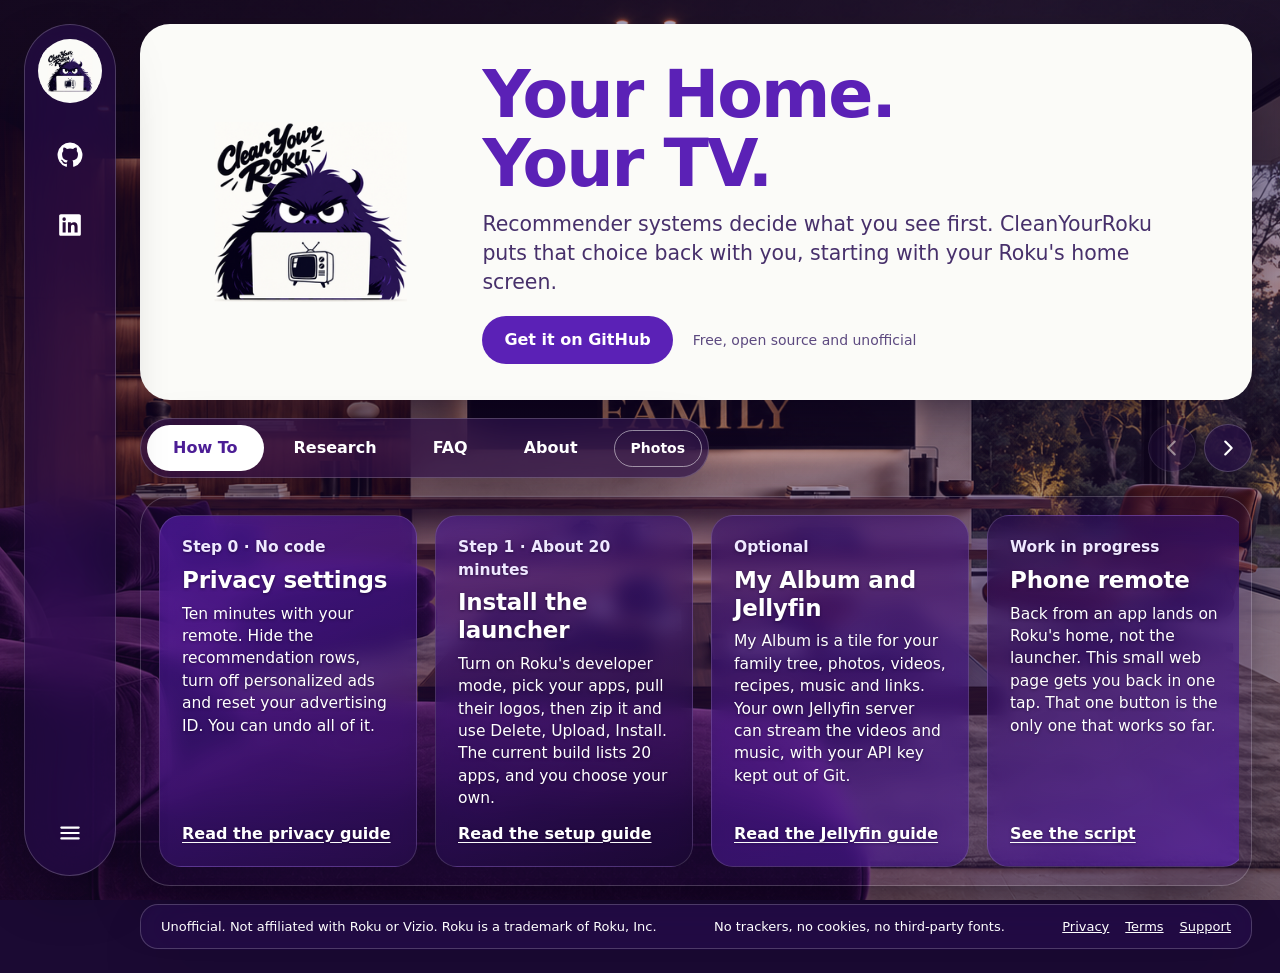
==== site/index.html @ 447c4450 "Launch redesigned website Co-Authored-By: Claude Opus 5.5 <noreply@anthropic.com>" ====
<!doctype html>
<html lang="en">
<head>
  <meta charset="utf-8">
  <meta name="viewport" content="width=device-width, initial-scale=1, viewport-fit=cover">
  <title>CleanYourRoku: Your Home. Your TV.</title>
  <meta name="description" content="Recommender systems choose what you see first. CleanYourRoku turns off Roku tracking and gives you a home screen with only the apps you pick.">
  <meta name="theme-color" content="#2a0f4f">
  <meta property="og:title" content="CleanYourRoku: Your Home. Your TV.">
  <meta property="og:description" content="Recommender systems choose what you see first. CleanYourRoku puts that choice back with you.">
  <meta property="og:image" content="https://cleanyourroku.com/images/bg-living-room.png">
  <meta property="og:url" content="https://cleanyourroku.com/">
  <meta name="twitter:card" content="summary_large_image">
  <link rel="icon" href="data:image/svg+xml,<svg xmlns='http://www.w3.org/2000/svg' viewBox='0 0 32 32'><rect width='32' height='32' rx='7' fill='%234c1d95'/><rect x='6' y='9' width='20' height='13' rx='2' fill='none' stroke='white' stroke-width='2.5'/><path d='M12 25h8' stroke='white' stroke-width='2.5' stroke-linecap='round'/></svg>">
  <!-- Relative paths: works when opened as a file and when served from cleanyourroku.com. Bump ?v= after CSS or JS changes. -->
  <link rel="stylesheet" href="style.css?v=6">
</head>
<body>

<a class="skip" href="#main">Skip to content</a>

<!-- Side rail (a bottom dock on phones) -->
<nav class="rail glass" aria-label="Main">
  <a class="rail-logo" href="#main" aria-label="CleanYourRoku, back to top">
    <img src="images/logo-clean.png" width="290" height="218" alt="">
  </a>
  <ul class="rail-links">
    <li>
      <a class="icon-btn" href="https://github.com/uxdreamer/CleanYourRoku" target="_blank" rel="noopener noreferrer" aria-label="CleanYourRoku on GitHub">
        <svg viewBox="0 0 24 24" fill="currentColor" aria-hidden="true"><path d="M12 .5a11.5 11.5 0 0 0-3.64 22.41c.58.1.79-.25.79-.56v-2.17c-3.2.7-3.88-1.36-3.88-1.36-.53-1.33-1.28-1.69-1.28-1.69-1.05-.71.08-.7.08-.7 1.16.08 1.77 1.19 1.77 1.19 1.03 1.77 2.7 1.26 3.36.96.1-.75.4-1.26.73-1.55-2.55-.29-5.24-1.28-5.24-5.68 0-1.26.45-2.28 1.19-3.09-.12-.29-.52-1.46.11-3.05 0 0 .97-.31 3.16 1.18a10.9 10.9 0 0 1 5.76 0c2.19-1.49 3.16-1.18 3.16-1.18.63 1.59.23 2.76.11 3.05.74.81 1.19 1.83 1.19 3.09 0 4.41-2.69 5.38-5.25 5.67.41.36.78 1.06.78 2.14v3.17c0 .31.21.67.8.56A11.5 11.5 0 0 0 12 .5Z"/></svg>
      </a>
    </li>
    <li>
      <a class="icon-btn" href="https://www.linkedin.com/in/damien-pressley-350573229" target="_blank" rel="noopener noreferrer" aria-label="Damien Pressley on LinkedIn">
        <svg viewBox="0 0 24 24" fill="currentColor" aria-hidden="true"><path d="M20.45 2H3.55C2.7 2 2 2.7 2 3.55v16.9C2 21.3 2.7 22 3.55 22h16.9c.85 0 1.55-.7 1.55-1.55V3.55C22 2.7 21.3 2 20.45 2ZM8 19H5.2V9.5H8V19ZM6.6 8.2a1.62 1.62 0 1 1 0-3.24 1.62 1.62 0 0 1 0 3.24ZM19 19h-2.8v-4.62c0-1.1-.02-2.52-1.53-2.52-1.54 0-1.77 1.2-1.77 2.44V19H10.1V9.5h2.68v1.3h.04c.37-.7 1.28-1.44 2.64-1.44 2.82 0 3.54 1.86 3.54 4.28V19Z"/></svg>
      </a>
    </li>
  </ul>
  <div class="rail-menu">
    <button class="icon-btn" id="menu-btn" aria-label="More" aria-expanded="false" aria-controls="menu">
      <svg viewBox="0 0 24 24" fill="none" stroke="currentColor" stroke-width="2" stroke-linecap="round" aria-hidden="true"><path d="M4 7h16M4 12h16M4 17h16"/></svg>
    </button>
    <div class="menu glass" id="menu" hidden>
      <button data-sheet="contact">Contact</button>
      <button data-sheet="limits">Honest Limits</button>
      <button data-sheet="credits">Credits</button>
      <hr>
      <a href="privacy.html">Privacy</a>
      <a href="terms.html">Terms</a>
      <a href="support.html">Support</a>
    </div>
  </div>
</nav>

<main class="screen" id="main">

  <!-- Hero banner -->
  <section class="hero" aria-labelledby="headline">
    <img class="hero-logo" src="images/logo-clean.png" width="290" height="218" alt="CleanYourRoku logo: a purple monster with a tiny TV on its laptop">
    <div class="hero-copy">
      <h1 id="headline">Your Home. Your&nbsp;TV.</h1>
      <p>Recommender systems decide what you see first. CleanYourRoku puts that choice back with you, starting with your Roku's home screen.</p>
      <div class="hero-actions">
        <a class="btn" href="https://github.com/uxdreamer/CleanYourRoku" target="_blank" rel="noopener noreferrer">Get it on GitHub</a>
        <span class="hero-note">Free, open source and unofficial</span>
      </div>
    </div>
  </section>

  <!-- Tab bar -->
  <div class="tabbar">
    <div class="tabs glass">
      <div class="tablist" role="tablist" aria-label="Sections">
        <button class="tab" role="tab" id="tab-how" aria-controls="how-to" aria-selected="true">How To</button>
        <button class="tab" role="tab" id="tab-research" aria-controls="research" aria-selected="false" tabindex="-1">Research</button>
        <button class="tab" role="tab" id="tab-faq" aria-controls="faq" aria-selected="false" tabindex="-1">FAQ</button>
        <button class="tab" role="tab" id="tab-about" aria-controls="about" aria-selected="false" tabindex="-1">About</button>
      </div>
      <button class="photos-btn" data-sheet="photos">Photos</button>
    </div>
    <div class="arrows" hidden>
      <button class="arrow glass" id="prev" aria-label="Previous cards">
        <svg viewBox="0 0 24 24" fill="none" stroke="currentColor" stroke-width="2.4" stroke-linecap="round" stroke-linejoin="round" aria-hidden="true"><path d="m15 5-7 7 7 7"/></svg>
      </button>
      <button class="arrow glass" id="next" aria-label="More cards">
        <svg viewBox="0 0 24 24" fill="none" stroke="currentColor" stroke-width="2.4" stroke-linecap="round" stroke-linejoin="round" aria-hidden="true"><path d="m9 5 7 7-7 7"/></svg>
      </button>
    </div>
  </div>

  <!-- Card area -->
  <div class="stage glass">

    <section class="panel" id="how-to" role="tabpanel" aria-labelledby="tab-how">
      <div class="cards">
        <article class="card">
          <p class="card-tag">Step 0 · No code</p>
          <h3>Privacy settings</h3>
          <p>Ten minutes with your remote. Hide the recommendation rows, turn off personalized ads and reset your advertising ID. You can undo all of it.</p>
          <a class="more" href="https://github.com/uxdreamer/CleanYourRoku/blob/main/docs/roku-privacy-settings.md" target="_blank" rel="noopener noreferrer">Read the privacy guide</a>
        </article>
        <article class="card">
          <p class="card-tag">Step 1 · About 20 minutes</p>
          <h3>Install the launcher</h3>
          <p>Turn on Roku's developer mode, pick your apps, pull their logos, then zip it and use Delete, Upload, Install. The current build lists 20 apps, and you choose your own.</p>
          <a class="more" href="https://github.com/uxdreamer/CleanYourRoku/blob/main/docs/roku-setup.md" target="_blank" rel="noopener noreferrer">Read the setup guide</a>
        </article>
        <article class="card">
          <p class="card-tag">Optional</p>
          <h3>My Album and Jellyfin</h3>
          <p>My Album is a tile for your family tree, photos, videos, recipes, music and links. Your own Jellyfin server can stream the videos and music, with your API key kept out of Git.</p>
          <a class="more" href="https://github.com/uxdreamer/CleanYourRoku/blob/main/docs/jellyfin.md" target="_blank" rel="noopener noreferrer">Read the Jellyfin guide</a>
        </article>
        <article class="card">
          <p class="card-tag">Work in progress</p>
          <h3>Phone remote</h3>
          <p>Back from an app lands on Roku's home, not the launcher. This small web page gets you back in one tap. That one button is the only one that works so far.</p>
          <a class="more" href="https://github.com/uxdreamer/CleanYourRoku/blob/main/scripts/rokuremote.py" target="_blank" rel="noopener noreferrer">See the script</a>
        </article>
      </div>
    </section>

    <section class="panel" id="research" role="tabpanel" aria-labelledby="tab-research">
      <div class="cards">
        <article class="card">
          <p class="card-tag">The system</p>
          <h3>Recommender systems</h3>
          <p>They predict what you'll want and put it in front of you. Personalization isn't simply bad. The catch is who it's tuned for: watch time, purchases and ad revenue.</p>
          <a class="more" href="https://github.com/uxdreamer/CleanYourRoku/blob/main/docs/research.md" target="_blank" rel="noopener noreferrer">Read the overview</a>
        </article>
        <article class="card">
          <p class="card-tag">The risk</p>
          <h3>Bubbles and automation bias</h3>
          <p>Your world can narrow without feeling narrower. And accepting a recommendation is easier than searching, so systems drift from suggesting to deciding.</p>
          <a class="more" href="https://github.com/uxdreamer/CleanYourRoku/blob/main/docs/research.md#automation-and-human-agency" target="_blank" rel="noopener noreferrer">Read more on automation</a>
        </article>
        <article class="card">
          <p class="card-tag">Human agency</p>
          <h3>Know. Question. Decide.</h3>
          <p>The answer isn't to avoid AI. Know what the system is doing, question it and keep the final decision. Most people never change defaults, so control should be the default.</p>
          <a class="more" href="https://github.com/uxdreamer/CleanYourRoku/blob/main/docs/research.md#control-should-be-the-default" target="_blank" rel="noopener noreferrer">Read why defaults matter</a>
        </article>
        <article class="card">
          <p class="card-tag">HSE 524, Arizona State University</p>
          <h3>"From Audience to Main Character"</h3>
          <p>CleanYourRoku is the smart TV case study in this paper on recommender systems and human agency.</p>
          <p class="more">Paper link coming soon</p>
        </article>
      </div>
    </section>

    <section class="panel" id="faq" role="tabpanel" aria-labelledby="tab-faq">
      <div class="cards">
        <article class="card">
          <p class="card-tag">Network</p>
          <h3>Why do I get a 403 error?</h3>
          <p>Your Roku is limiting network control. Set Network access to Permissive under Control by mobile apps. Any device on your Wi-Fi can then send commands, so that's your call.</p>
        </article>
        <article class="card">
          <p class="card-tag">Publishing a beta</p>
          <h3>Is the LaunchApp warning a problem?</h3>
          <p>No, not for a beta. A launcher opens other apps, so the scan flags it. A warning isn't an error, and the beta still publishes and runs.</p>
        </article>
        <article class="card">
          <p class="card-tag">Publishing a beta</p>
          <h3>What if my package is over 4 MB?</h3>
          <p>That's a warning, not a blocker, but smaller loads faster. Shrink big images, remove ones you don't use and use JPEG for photos.</p>
        </article>
        <article class="card">
          <p class="card-tag">Everyday use</p>
          <h3>Why does Back go to Roku's home?</h3>
          <p>That's Roku, not a bug, and a sideloaded app can't change it. Put CleanYourRoku first in your app list so it's one click away.</p>
        </article>
        <article class="card">
          <p class="card-tag">Everyday use</p>
          <h3>Can I have more than one home screen?</h3>
          <p>Sort of. Roku allows one sideloaded app at a time, but you can keep several zips and install the one you want. It takes about a minute.</p>
        </article>
        <article class="card">
          <p class="card-tag">Safety</p>
          <h3>Does it uninstall or block apps?</h3>
          <p>No. It only changes which apps you see on its screen. Everything else stays installed. It curates, so a kids' profile isn't a parental control.</p>
        </article>
        <article class="card">
          <p class="card-tag">Safety</p>
          <h3>Will it break my Roku?</h3>
          <p>Developer mode is an official Roku feature, and nothing here modifies your Roku's system software. To undo it, delete the app and turn developer mode off.</p>
        </article>
        <article class="card">
          <p class="card-tag">Compatibility</p>
          <h3>Does it work on my Roku model?</h3>
          <p>It's been tested on one Roku streaming player. Others should work, but that isn't confirmed. If you try it, please share your notes.</p>
          <a class="more" href="https://github.com/uxdreamer/CleanYourRoku/blob/main/docs/faq.md" target="_blank" rel="noopener noreferrer">Read the full FAQ</a>
        </article>
      </div>
    </section>

    <section class="panel" id="about" role="tabpanel" aria-labelledby="tab-about">
      <div class="cards">
        <article class="card">
          <p class="card-tag">Who</p>
          <h3>Damien Pressley</h3>
          <p>A UX researcher in ASU's graduate Human Systems Engineering program, studying how people interact with technology and automation.</p>
        </article>
        <article class="card">
          <p class="card-tag">Why</p>
          <h3>A fix for Roku</h3>
          <p>Damien came across Clean Your TV, tried it and found it didn't work on Roku. So he built a fix for Roku. This site is that fix.</p>
        </article>
        <article class="card">
          <p class="card-tag">Credit</p>
          <h3>Clean Your TV</h3>
          <p>The original project for Android and Google TVs, and the inspiration for this one.</p>
          <a class="more" href="https://github.com/Gathin23/cleanyourtv" target="_blank" rel="noopener noreferrer">Visit Clean Your TV</a>
        </article>
        <article class="card">
          <p class="card-tag">How</p>
          <h3>AI as a partner</h3>
          <p>Built with AI as a partner, not a decision-maker. Every choice about what goes on the screen was made by a person.</p>
        </article>
      </div>
    </section>

  </div>

  <footer class="foot glass">
    <p>Unofficial. Not affiliated with Roku or Vizio. Roku is a trademark of Roku,&nbsp;Inc.</p>
    <p>No trackers, no cookies, no third-party fonts.</p>
    <nav class="foot-links" aria-label="Legal">
      <a href="privacy.html">Privacy</a>
      <a href="terms.html">Terms</a>
      <a href="support.html">Support</a>
    </nav>
  </footer>

</main>

<!-- Pop-ups from the rail menu -->
<dialog class="sheet" id="contact" aria-labelledby="contact-title">
  <div class="sheet-head">
    <h2 id="contact-title">Contact</h2>
    <button class="icon-btn sheet-close" aria-label="Close">
      <svg viewBox="0 0 24 24" fill="none" stroke="currentColor" stroke-width="2.4" stroke-linecap="round" aria-hidden="true"><path d="M5 5l14 14M19 5 5 19"/></svg>
    </button>
  </div>
  <p>CleanYourRoku is open source, and contributions are welcome. Tried it on another Roku, found a bug or have a fix? Open an issue or a pull request on GitHub.</p>
  <ul>
    <li><a href="https://github.com/uxdreamer/CleanYourRoku" target="_blank" rel="noopener noreferrer">Visit the repo</a></li>
    <li><a href="https://github.com/uxdreamer/CleanYourRoku/issues/new" target="_blank" rel="noopener noreferrer">Open an issue</a></li>
    <li><a href="https://github.com/uxdreamer/CleanYourRoku/pulls" target="_blank" rel="noopener noreferrer">Open a pull request</a></li>
    <li>Email: <a href="mailto:support@cleanyourroku.com">support@cleanyourroku.com</a></li>
  </ul>
</dialog>

<dialog class="sheet" id="limits" aria-labelledby="limits-title">
  <div class="sheet-head">
    <h2 id="limits-title">Honest Limits</h2>
    <button class="icon-btn sheet-close" aria-label="Close">
      <svg viewBox="0 0 24 24" fill="none" stroke="currentColor" stroke-width="2.4" stroke-linecap="round" aria-hidden="true"><path d="M5 5l14 14M19 5 5 19"/></svg>
    </button>
  </div>
  <p>A tool about agency should be honest about what it can and can't do.</p>
  <ul>
    <li><strong>Tested on two devices.</strong> One Roku streaming player and one Vizio TV. Other models may behave differently.</li>
    <li><strong>One sideloaded app at a time.</strong> Installing a new zip replaces the old one.</li>
    <li><strong>Back goes to Roku's home.</strong> An app can't override that.</li>
    <li><strong>The ad panel on Roku's home stays.</strong> No setting removes it. The launcher is an alternative home, not a change to Roku's.</li>
    <li><strong>It curates, it doesn't control.</strong> It doesn't uninstall, block or lock anything. It's not a parental control tool.</li>
    <li><strong>My Album's sample content is made up.</strong> Its sample videos and music need your own Jellyfin server, or you can replace them.</li>
  </ul>
</dialog>

<dialog class="sheet" id="credits" aria-labelledby="credits-title">
  <div class="sheet-head">
    <h2 id="credits-title">Credits</h2>
    <button class="icon-btn sheet-close" aria-label="Close">
      <svg viewBox="0 0 24 24" fill="none" stroke="currentColor" stroke-width="2.4" stroke-linecap="round" aria-hidden="true"><path d="M5 5l14 14M19 5 5 19"/></svg>
    </button>
  </div>
  <ul>
    <li><a href="https://github.com/Gathin23/cleanyourtv" target="_blank" rel="noopener noreferrer">Clean Your TV</a> by Gathin23, the original inspiration</li>
    <li>Built by Damien Pressley, with <a href="https://claude.ai" target="_blank" rel="noopener noreferrer">Claude</a> and <a href="https://claude.com/claude-code" target="_blank" rel="noopener noreferrer">Claude Code</a> as coding partners</li>
    <li>Artwork made with Midjourney and ChatGPT image generation</li>
    <li>Layout designed in Figma, streaming by <a href="https://jellyfin.org" target="_blank" rel="noopener noreferrer">Jellyfin</a></li>
    <li><a href="https://github.com/uxdreamer/CleanYourRoku/blob/main/LICENSE" target="_blank" rel="noopener noreferrer">MIT License</a></li>
  </ul>
</dialog>

<dialog class="sheet sheet-wide" id="photos" aria-labelledby="photos-title">
  <div class="sheet-head">
    <h2 id="photos-title">Before and After</h2>
    <button class="icon-btn sheet-close" aria-label="Close">
      <svg viewBox="0 0 24 24" fill="none" stroke="currentColor" stroke-width="2.4" stroke-linecap="round" aria-hidden="true"><path d="M5 5l14 14M19 5 5 19"/></svg>
    </button>
  </div>
  <div class="compare">
    <figure>
      <img src="images/roku-before.jpg" width="1200" height="800" loading="lazy" alt="Photo of a stock Roku home screen with a Top Picks for You row, and a large football ad on the right.">
      <figcaption>Before: Roku's home screen, run by a recommender system.</figcaption>
    </figure>
    <figure>
      <img src="images/hero-launcher.jpg" width="1920" height="1080" loading="lazy" alt="The CleanYourRoku launcher: a grid of app tiles titled My Apps over a movie theater background, with no recommendation rows or ads.">
      <figcaption>After: CleanYourRoku, with a custom background and only my downloaded apps. (Early build, when the launcher was called Dreamer TV.)</figcaption>
    </figure>
  </div>
</dialog>

<script src="app.js?v=6"></script>
</body>
</html>
---- site/style.css ----
/* CleanYourRoku: plain CSS, no frameworks, no third-party fonts */

:root {
  --purple-950: #1b0a33;
  --purple-900: #2a0f4f;
  --purple-800: #3b1570;
  --purple-700: #4c1d95;
  --purple-600: #5b21b6;
  --purple-500: #6d28d9;
  --purple-400: #7c3aed;
  --lilac: #efe8ff;
  --white: #ffffff;
  --logo-white: #fbfbf8;  /* matches the logo's background, so it has no visible edge */
  --glass: rgba(38, 14, 74, 0.62);
  --glass-strong: rgba(32, 12, 62, 0.82);
  --glass-line: rgba(255, 255, 255, 0.2);
  --blur: blur(26px) saturate(150%);
  --stage-tint: rgba(38, 14, 74, 0.2);
  --card-blur: blur(9px) saturate(135%);
  --radius-lg: 30px;
  --radius: 22px;
  --gap: 18px;
  --rail: 92px;
  --shadow: 0 24px 60px -20px rgba(10, 2, 24, 0.75);
  --font: -apple-system, BlinkMacSystemFont, "SF Pro Text", system-ui, "Segoe UI", Roboto, "Helvetica Neue", Arial, sans-serif;
  --font-display: -apple-system, BlinkMacSystemFont, "SF Pro Display", system-ui, "Segoe UI", Roboto, "Helvetica Neue", Arial, sans-serif;
}

/* ---------- Base ---------- */
*, *::before, *::after { box-sizing: border-box; }
html { -webkit-text-size-adjust: 100%; }

body {
  margin: 0;
  min-height: 100vh;
  min-height: 100dvh;
  color: var(--white);
  background: var(--purple-950);
  font-family: var(--font);
  font-size: 16px;
  line-height: 1.5;
  -webkit-font-smoothing: antialiased;
}

/* A fixed layer instead of background-attachment, which iPhones ignore */
body::before {
  content: "";
  position: fixed;
  inset: 0;
  z-index: -2;
  background: var(--purple-950) url("images/bg-living-room.png") center / cover no-repeat;
}
body::after {
  content: "";
  position: fixed;
  inset: 0;
  z-index: -1;
  background: linear-gradient(120deg, rgba(27, 10, 51, 0.58), rgba(59, 21, 112, 0.28) 55%, rgba(27, 10, 51, 0.5));
}

h1, h2, h3, p, ul, ol { margin: 0; padding: 0; }
ul, ol { list-style: none; }
img { display: block; max-width: 100%; height: auto; }
a { color: inherit; }
button { font: inherit; color: inherit; cursor: pointer; background: none; border: 0; padding: 0; }
:focus-visible { outline: 3px solid var(--white); outline-offset: 3px; }

.skip {
  position: absolute;
  left: 16px;
  top: -60px;
  z-index: 40;
  padding: 10px 16px;
  border-radius: 12px;
  background: var(--white);
  color: var(--purple-700);
  font-weight: 600;
}
.skip:focus { top: 16px; }

.glass {
  background: var(--glass);
  border: 1px solid var(--glass-line);
  -webkit-backdrop-filter: var(--blur);
  backdrop-filter: var(--blur);
  box-shadow: var(--shadow);
}
@supports not ((backdrop-filter: blur(1px)) or (-webkit-backdrop-filter: blur(1px))) {
  .glass { background: var(--glass-strong); }
}

/* ---------- Side rail ---------- */
.rail {
  position: fixed;
  left: 24px;
  top: 24px;
  bottom: 24px;
  z-index: 20;
  width: var(--rail);
  display: flex;
  flex-direction: column;
  align-items: center;
  gap: 14px;
  padding: 14px 0;
  border-radius: 46px;
}
.rail-logo {
  display: block;
  width: 64px;
  height: 64px;
  padding: 4px;
  overflow: hidden;
  border-radius: 50%;
  background: var(--logo-white);
}
.rail-logo img { width: 100%; height: 100%; object-fit: contain; }

.rail-links { display: flex; flex-direction: column; gap: 14px; margin-top: 10px; }
.rail-menu { position: relative; margin-top: auto; }

.icon-btn {
  display: grid;
  place-items: center;
  width: 56px;
  height: 56px;
  border-radius: 50%;
  transition: background 0.2s ease;
}
.icon-btn svg { width: 26px; height: 26px; }
.icon-btn:hover, .icon-btn[aria-expanded="true"] { background: rgba(255, 255, 255, 0.18); }

.menu {
  position: absolute;
  left: calc(100% + 18px);
  bottom: 0;
  width: 210px;
  padding: 8px;
  border-radius: var(--radius);
  background: var(--purple-900);  /* solid: blur doesn't work inside the rail's own blur */
}
.menu[hidden] { display: none; }
.menu button, .menu a {
  display: block;
  width: 100%;
  padding: 10px 14px;
  border-radius: 14px;
  text-align: left;
  text-decoration: none;
  font-weight: 600;
}
.menu button:hover, .menu a:hover { background: rgba(255, 255, 255, 0.16); }
.menu a[aria-current="page"] { color: var(--lilac); }
.menu hr { margin: 6px 12px; border: 0; border-top: 1px solid var(--glass-line); }

/* ---------- Main column ---------- */
.screen {
  display: flex;
  flex-direction: column;
  gap: var(--gap);
  max-width: 1420px;
  min-height: 100vh;
  min-height: 100dvh;
  margin: 0 auto;
  padding: 24px 28px 24px calc(var(--rail) + 48px);
}

/* ---------- Hero ---------- */
.hero {
  display: flex;
  align-items: center;
  gap: clamp(20px, 4vw, 56px);
  padding: clamp(22px, 3vw, 36px) clamp(24px, 4vw, 56px);
  border-radius: var(--radius-lg);
  color: var(--purple-900);
  background: var(--logo-white);
  box-shadow: var(--shadow);
}
.hero-logo { flex: 0 0 auto; width: clamp(150px, 19vw, 240px); }
.hero-copy { min-width: 0; }
.hero h1 {
  font-family: var(--font-display);
  font-size: clamp(38px, 5.2vw, 72px);
  font-weight: 700;
  line-height: 1.04;
  letter-spacing: -0.03em;
  color: var(--purple-600);
}
.hero p {
  max-width: 34em;
  margin-top: 12px;
  font-size: clamp(17px, 1.6vw, 21px);
  line-height: 1.4;
  color: #47306b;
}
.hero-actions {
  display: flex;
  flex-wrap: wrap;
  align-items: center;
  gap: 10px 20px;
  margin-top: 20px;
}
.btn {
  display: inline-block;
  padding: 12px 22px;
  border-radius: 999px;
  color: var(--white);
  background: var(--purple-600);
  font-weight: 600;
  text-decoration: none;
  transition: background 0.2s ease;
}
.btn:hover { background: var(--purple-700); }
.hero :focus-visible { outline-color: var(--purple-600); }
.hero-note { font-size: 14px; color: #5d4a80; }

/* ---------- Tabs ---------- */
.tabbar { display: flex; align-items: center; justify-content: space-between; gap: 12px; }
.tabs {
  display: inline-flex;
  align-items: center;
  gap: 6px;
  padding: 6px;
  border-radius: 999px;
}
.tablist { display: flex; gap: 4px; }
.tab {
  padding: 11px 26px;
  border-radius: 999px;
  font-weight: 600;
  white-space: nowrap;
  transition: background 0.2s ease, color 0.2s ease;
}
.tab:hover { background: rgba(255, 255, 255, 0.16); }
.tab[aria-selected="true"] { color: var(--purple-700); background: var(--white); }

.photos-btn {
  margin-left: 4px;
  padding: 7px 16px;
  border: 1px solid rgba(255, 255, 255, 0.5);
  border-radius: 999px;
  font-size: 14px;
  font-weight: 600;
  white-space: nowrap;
  transition: background 0.2s ease;
}
.photos-btn:hover { background: rgba(255, 255, 255, 0.16); }

.arrows { display: flex; gap: 8px; }
.arrows[hidden] { display: none; }
.arrow {
  display: grid;
  place-items: center;
  width: 48px;
  height: 48px;
  border-radius: 50%;
}
.arrow svg { width: 22px; height: 22px; }
.arrow:hover:not(:disabled) { background: var(--glass-strong); }
.arrow:disabled { opacity: 0.45; cursor: default; }

/* ---------- Cards ---------- */
.stage {
  display: flex;
  padding: 18px;
  border-radius: var(--radius-lg);
  /* Light tint and no blur here, so each card can frost the room behind it */
  background: var(--stage-tint);
  -webkit-backdrop-filter: none;
  backdrop-filter: none;
}
.panel { width: 100%; min-width: 0; }
.panel[hidden] { display: none; }

.cards {
  display: flex;
  gap: var(--gap);
  margin: -6px;
  padding: 6px;
  overflow-x: auto;
  scroll-snap-type: x proximity;
  scroll-padding-inline: 6px;
  scrollbar-width: none;
}
.cards::-webkit-scrollbar { display: none; }

.card {
  flex: 0 0 calc((100% - 3 * var(--gap)) / 4);
  min-width: 258px;
  display: flex;
  flex-direction: column;
  gap: 8px;
  padding: 20px 22px;
  border-radius: var(--radius);
  border: 1px solid rgba(255, 255, 255, 0.14);
  scroll-snap-align: start;
  background: linear-gradient(150deg, rgba(91, 33, 182, 0.62), rgba(42, 15, 79, 0.66));
  -webkit-backdrop-filter: var(--card-blur);
  backdrop-filter: var(--card-blur);
  text-shadow: 0 1px 3px rgba(20, 5, 40, 0.55);
}
.card:nth-child(4n + 2) { background: linear-gradient(150deg, rgba(76, 29, 149, 0.62), rgba(27, 10, 51, 0.66)); }
.card:nth-child(4n + 3) { background: linear-gradient(150deg, rgba(59, 21, 112, 0.64), rgba(76, 29, 149, 0.62)); }
.card:nth-child(4n) { background: linear-gradient(150deg, rgba(42, 15, 79, 0.66), rgba(91, 33, 182, 0.62)); }
@supports not ((backdrop-filter: blur(1px)) or (-webkit-backdrop-filter: blur(1px))) {
  .card { background: rgba(42, 15, 79, 0.86); }
}

.card-tag {
  font-size: 13px;
  font-weight: 600;
  color: var(--lilac);
}
.card h2, .card h3 {
  font-family: var(--font-display);
  font-size: 23px;
  font-weight: 700;
  line-height: 1.2;
  letter-spacing: -0.01em;
}
.card p { font-size: 15.5px; line-height: 1.45; }
.card a:not(.more) { font-weight: 600; }
.more {
  margin-top: auto;
  padding-top: 4px;
  font-weight: 600;
  text-underline-offset: 3px;
}
.more:not(a) { font-weight: 400; color: var(--lilac); }

/* ---------- Footer ---------- */
.foot {
  display: flex;
  flex-wrap: wrap;
  justify-content: space-between;
  gap: 4px 20px;
  margin-top: auto;
  padding: 12px 20px;
  border-radius: 18px;
  font-size: 13px;
}

.foot-links { display: flex; gap: 16px; }
.foot a[aria-current="page"] { font-weight: 700; text-decoration: none; }

/* ---------- Privacy, Terms and Support ---------- */
.hero-page { padding-block: clamp(16px, 2vw, 24px); }
.hero-page .hero-logo { width: clamp(110px, 12vw, 160px); }
.hero-page h1 { font-size: clamp(34px, 4.4vw, 58px); }
.doc-cards {
  display: grid;
  grid-template-columns: repeat(auto-fit, minmax(min(100%, 280px), 1fr));
  gap: var(--gap);
  width: 100%;
}
.doc-cards .card { min-width: 0; }
.doc-cards .card a { font-weight: 600; }
.doc-note { align-self: flex-start; padding: 10px 16px; border-radius: 16px; font-size: 14px; }

/* ---------- Pop-up pages from the menu ---------- */
.sheet {
  width: min(540px, calc(100vw - 32px));
  max-height: calc(100dvh - 48px);
  padding: 28px;
  overflow-y: auto;
  border: 1px solid var(--glass-line);
  border-radius: var(--radius-lg);
  color: var(--white);
  background: linear-gradient(160deg, var(--purple-800), var(--purple-950));
  box-shadow: var(--shadow);
}
.sheet::backdrop { background: rgba(15, 4, 32, 0.6); }
.sheet-head { display: flex; align-items: center; justify-content: space-between; gap: 16px; margin-bottom: 12px; }
.sheet h2 { font-family: var(--font-display); font-size: 28px; letter-spacing: -0.02em; }
.sheet-close { flex: 0 0 auto; width: 44px; height: 44px; }
.sheet-close svg { width: 20px; height: 20px; }
.sheet li { margin-top: 12px; }
.sheet p + ul { margin-top: 4px; }
/* app.js sets left and width to match the hero */
.sheet-wide {
  right: auto;
  width: min(1040px, calc(100vw - 32px));
  max-width: none;
  margin-inline: 0;
}

.compare { display: grid; grid-template-columns: 1fr 1fr; gap: 20px; }
.compare figure { margin: 0; min-width: 0; }
.compare img {
  width: 100%;
  aspect-ratio: 16 / 9;
  object-fit: contain;
  border-radius: 14px;
  background: #000;
}
.compare figcaption { margin-top: 10px; font-size: 15px; line-height: 1.4; }

/* ---------- Tablets ---------- */
@media (max-width: 1180px) {
  .card { flex-basis: calc((100% - var(--gap)) / 2.2); }
}

/* ---------- Phones: the rail becomes a dock ---------- */
@media (max-width: 760px) {
  :root { --gap: 14px; }

  .rail {
    left: 12px;
    right: 12px;
    top: auto;
    bottom: calc(10px + env(safe-area-inset-bottom));
    width: auto;
    flex-direction: row;
    padding: 6px 10px;
  }
  .rail-logo { width: 52px; height: 52px; }
  .rail-links { flex-direction: row; gap: 6px; margin-top: 0; }
  .icon-btn { width: 50px; height: 50px; }
  .rail-menu { margin: 0 0 0 auto; }
  .menu { left: auto; right: 0; bottom: calc(100% + 14px); }

  .screen { padding: 16px 16px calc(96px + env(safe-area-inset-bottom)); }

  .hero { flex-direction: column; align-items: flex-start; gap: 12px; padding: 22px; }
  .hero-logo { width: 150px; }

  .tabs { display: flex; width: 100%; gap: 3px; }
  .tablist { flex: 1 1 auto; gap: 0; min-width: 0; }
  .tab { flex: 1 1 auto; min-height: 44px; padding: 9px 7px; font-size: 14px; }
  .photos-btn { flex: 0 0 auto; min-height: 36px; margin-left: 0; padding: 6px 9px; font-size: 13px; }
  .arrows { display: none; }

  .stage { padding: 12px; border-radius: 24px; }
  .card { flex-basis: 84%; min-width: 0; padding: 22px; }

  .compare { grid-template-columns: 1fr; }
  .compare img { aspect-ratio: auto; }
}

@media (prefers-reduced-motion: reduce) {
  * { transition: none !important; scroll-behavior: auto !important; }
}
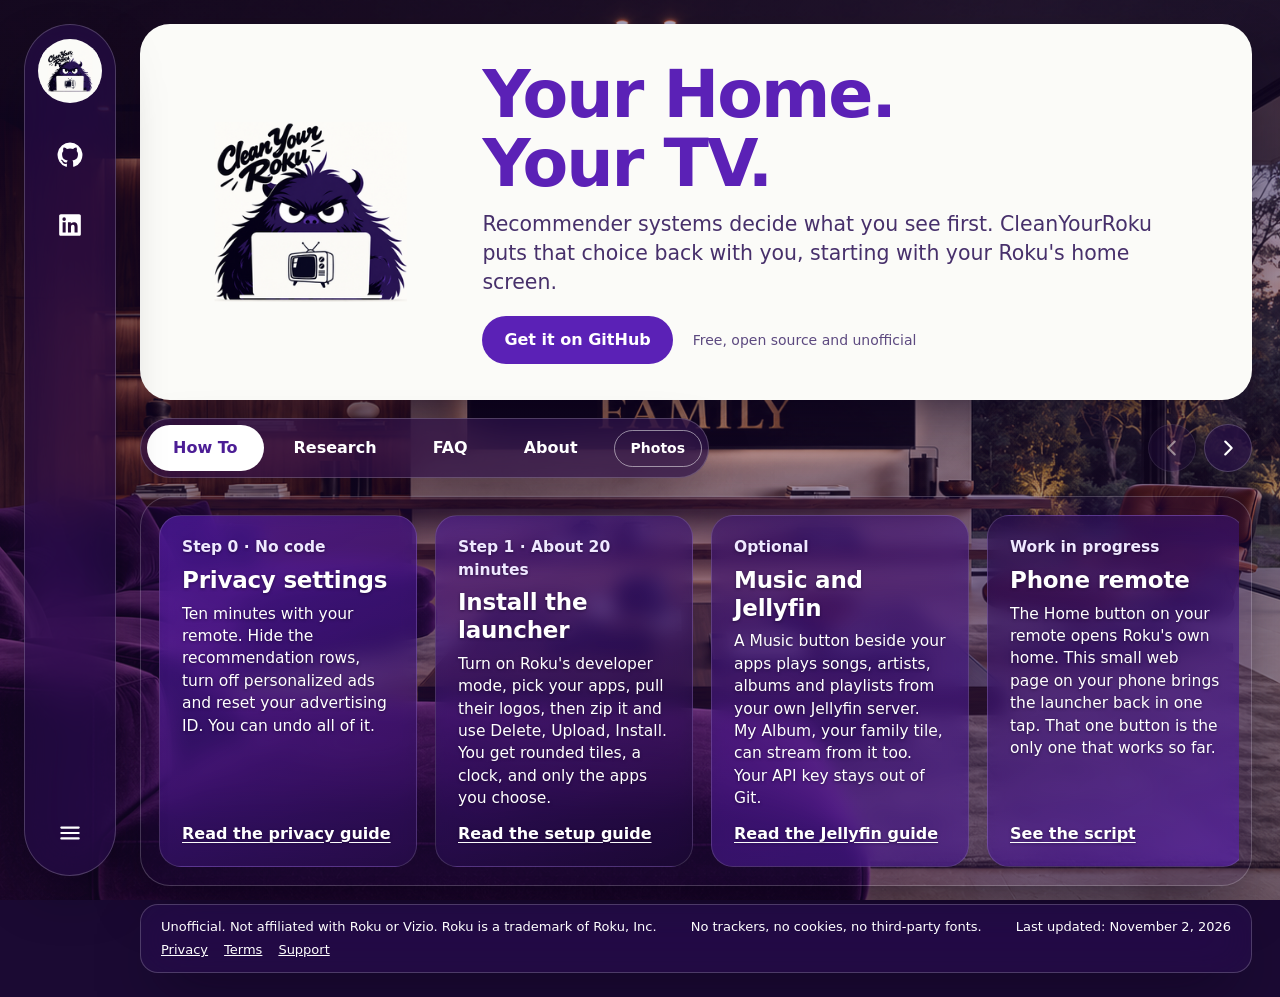
==== commit 9260695c: "Launcher v1.1: clock, focus glow, Jellyfin music Co-Authored-By: Claude Opus 5.5 <noreply@anthropic." ====
--- a/site/index.html
+++ b/site/index.html
@@ -102,19 +102,19 @@
         <article class="card">
           <p class="card-tag">Step 1 · About 20 minutes</p>
           <h3>Install the launcher</h3>
-          <p>Turn on Roku's developer mode, pick your apps, pull their logos, then zip it and use Delete, Upload, Install. The current build lists 20 apps, and you choose your own.</p>
+          <p>Turn on Roku's developer mode, pick your apps, pull their logos, then zip it and use Delete, Upload, Install. You get rounded tiles, a clock, and only the apps you choose.</p>
           <a class="more" href="https://github.com/uxdreamer/CleanYourRoku/blob/main/docs/roku-setup.md" target="_blank" rel="noopener noreferrer">Read the setup guide</a>
         </article>
         <article class="card">
           <p class="card-tag">Optional</p>
-          <h3>My Album and Jellyfin</h3>
-          <p>My Album is a tile for your family tree, photos, videos, recipes, music and links. Your own Jellyfin server can stream the videos and music, with your API key kept out of Git.</p>
+          <h3>Music and Jellyfin</h3>
+          <p>A Music button beside your apps plays songs, artists, albums and playlists from your own Jellyfin server. My Album, your family tile, can stream from it too. Your API key stays out of Git.</p>
           <a class="more" href="https://github.com/uxdreamer/CleanYourRoku/blob/main/docs/jellyfin.md" target="_blank" rel="noopener noreferrer">Read the Jellyfin guide</a>
         </article>
         <article class="card">
           <p class="card-tag">Work in progress</p>
           <h3>Phone remote</h3>
-          <p>Back from an app lands on Roku's home, not the launcher. This small web page gets you back in one tap. That one button is the only one that works so far.</p>
+          <p>The Home button on your remote opens Roku's own home. This small web page on your phone brings the launcher back in one tap. That one button is the only one that works so far.</p>
           <a class="more" href="https://github.com/uxdreamer/CleanYourRoku/blob/main/scripts/rokuremote.py" target="_blank" rel="noopener noreferrer">See the script</a>
         </article>
       </div>
@@ -168,8 +168,8 @@
         </article>
         <article class="card">
           <p class="card-tag">Everyday use</p>
-          <h3>Why does Back go to Roku's home?</h3>
-          <p>That's Roku, not a bug, and a sideloaded app can't change it. Put CleanYourRoku first in your app list so it's one click away.</p>
+          <h3>Where does Back take me?</h3>
+          <p>Back from an app you opened in CleanYourRoku returns to the launcher. Home always opens Roku's own home, so put CleanYourRoku first in your app list.</p>
         </article>
         <article class="card">
           <p class="card-tag">Everyday use</p>
@@ -226,6 +226,7 @@
   <footer class="foot glass">
     <p>Unofficial. Not affiliated with Roku or Vizio. Roku is a trademark of Roku,&nbsp;Inc.</p>
     <p>No trackers, no cookies, no third-party fonts.</p>
+    <p>Last updated: <time datetime="2026-11-02" data-last-updated>November 2, 2026</time></p>
     <nav class="foot-links" aria-label="Legal">
       <a href="privacy.html">Privacy</a>
       <a href="terms.html">Terms</a>
@@ -263,7 +264,7 @@
   <ul>
     <li><strong>Tested on two devices.</strong> One Roku streaming player and one Vizio TV. Other models may behave differently.</li>
     <li><strong>One sideloaded app at a time.</strong> Installing a new zip replaces the old one.</li>
-    <li><strong>Back goes to Roku's home.</strong> An app can't override that.</li>
+    <li><strong>Home goes to Roku's home.</strong> Back from an app returns to the launcher, but the Home button always opens Roku's own home. An app can't override that.</li>
     <li><strong>The ad panel on Roku's home stays.</strong> No setting removes it. The launcher is an alternative home, not a change to Roku's.</li>
     <li><strong>It curates, it doesn't control.</strong> It doesn't uninstall, block or lock anything. It's not a parental control tool.</li>
     <li><strong>My Album's sample content is made up.</strong> Its sample videos and music need your own Jellyfin server, or you can replace them.</li>
@@ -299,8 +300,8 @@
       <figcaption>Before: Roku's home screen, run by a recommender system.</figcaption>
     </figure>
     <figure>
-      <img src="images/hero-launcher.jpg" width="1920" height="1080" loading="lazy" alt="The CleanYourRoku launcher: a grid of app tiles titled My Apps over a movie theater background, with no recommendation rows or ads.">
-      <figcaption>After: CleanYourRoku, with a custom background and only my downloaded apps. (Early build, when the launcher was called Dreamer TV.)</figcaption>
+      <img src="images/launcher-v1-1.jpg" width="1920" height="1080" loading="lazy" alt="The CleanYourRoku launcher v1.1: rounded app tiles titled My Apps over a movie theater background, a clock and date in the top right, and Music and Video buttons on the left. No recommendation rows, no ad panel.">
+      <figcaption>After: CleanYourRoku v1.1, with a custom background, rounded app tiles, a clock, and a Music button that plays from your own Jellyfin server. Video is coming in the next update.</figcaption>
     </figure>
   </div>
 </dialog>
